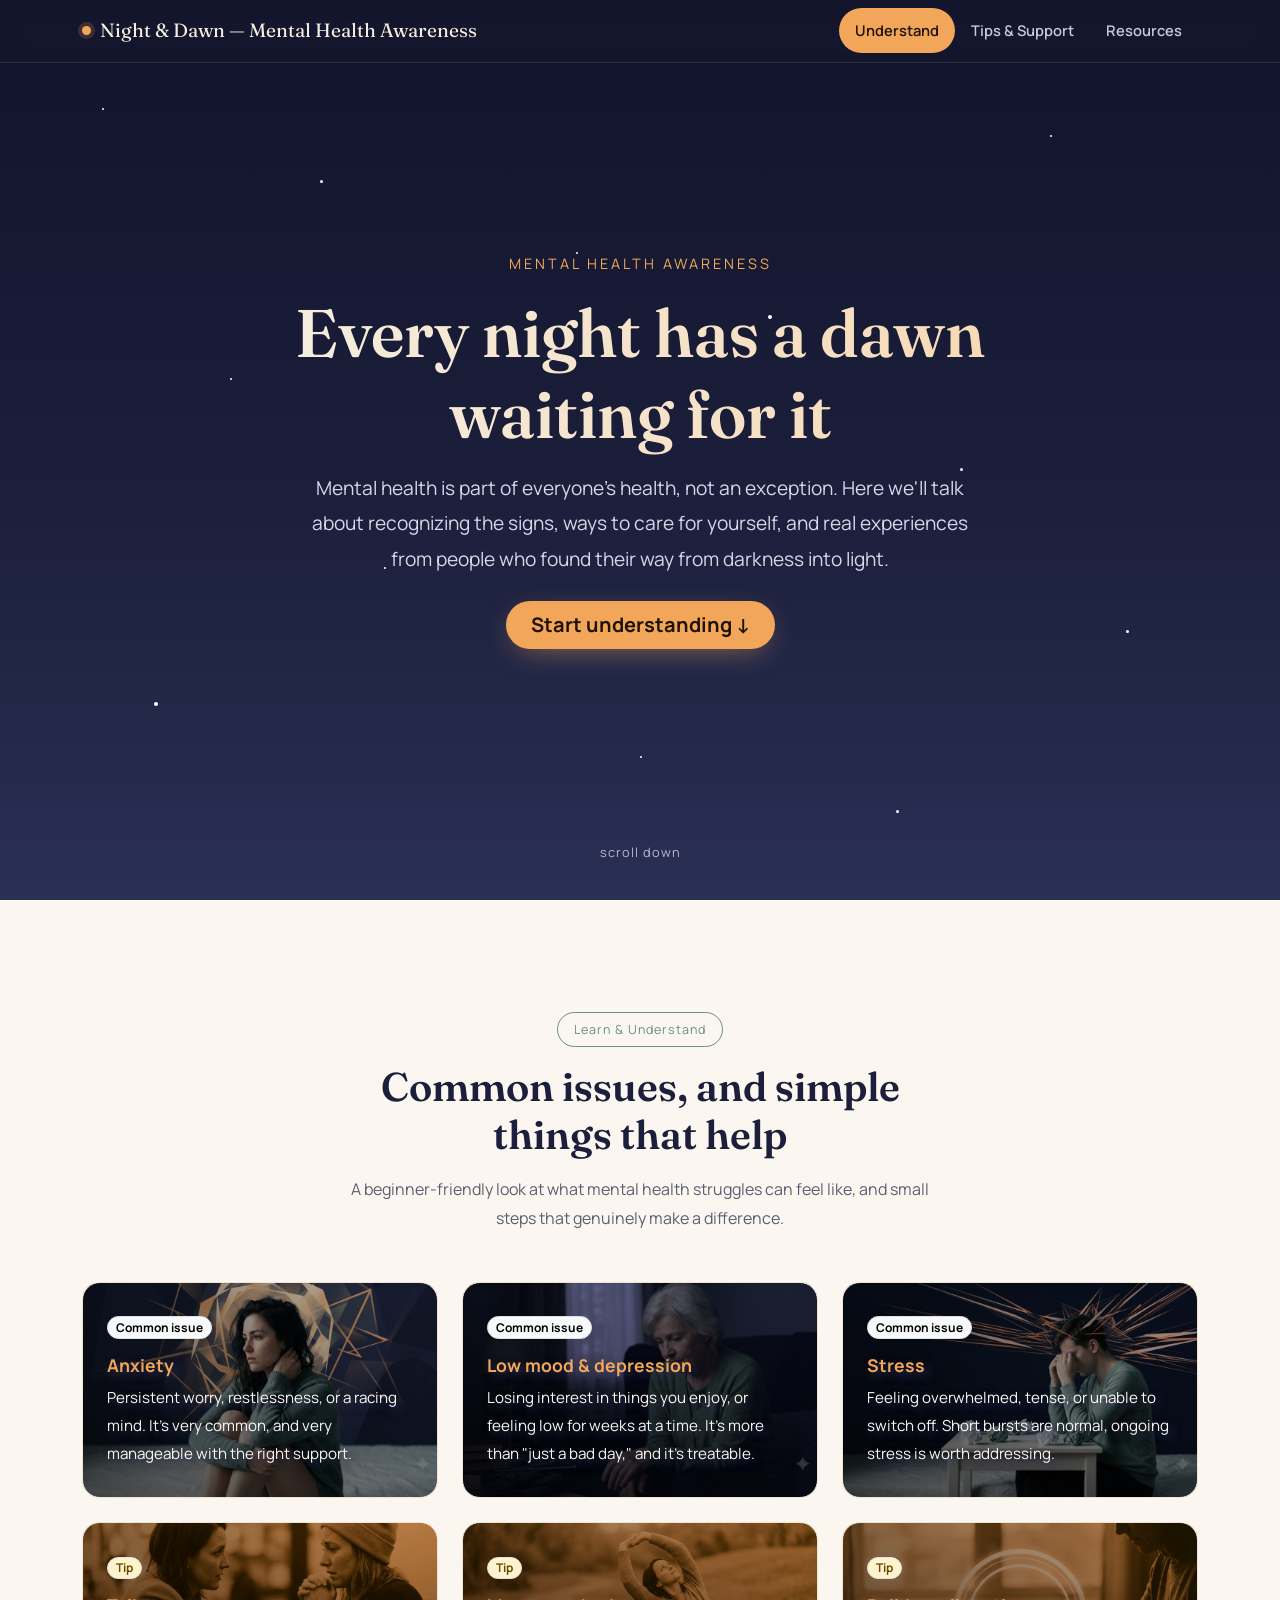
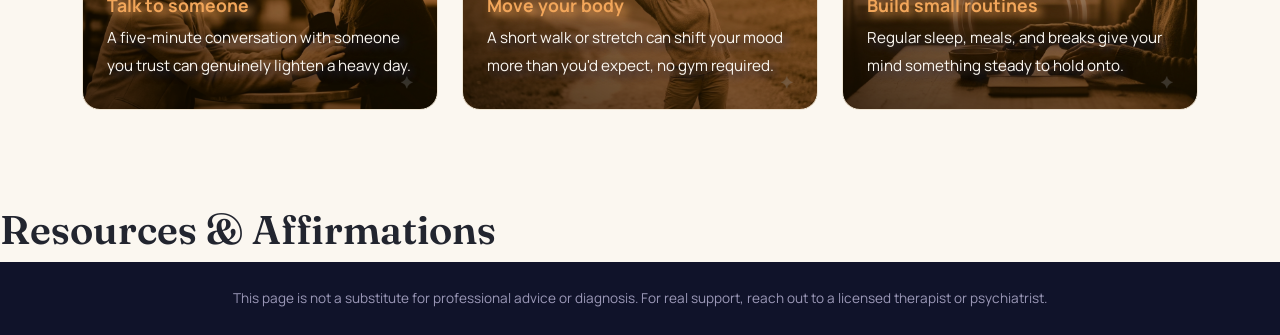
==== index.html @ d1d2dca2 "Tips and Support section html and styling" ====
<!DOCTYPE html>
<html lang="en">

<head>
    <meta charset="UTF-8">
    <meta name="viewport" content="width=device-width, initial-scale=1.0">
    <title>Mental Health Awareness — Night to Dawn</title>
    <link rel="preconnect" href="https://fonts.googleapis.com">
    <link rel="preconnect" href="https://fonts.gstatic.com" crossorigin="">
    <link href="https://fonts.googleapis.com/css2?family=Fraunces:opsz,wght@9..144,400;9..144,600&amp;family=Manrope:wght@400;500;600;700;800&amp;display=swap" rel="stylesheet">

    <!-- Bootstrap 5 -->
    <link href="https://cdn.jsdelivr.net/npm/bootstrap@5.3.3/dist/css/bootstrap.min.css" rel="stylesheet">

    <link rel="stylesheet" href="assets/css/style.css">
</head>

<body>
    <!-- ================= NAVBAR ================= -->
    <nav class="navbar navbar-expand-lg fixed-top site-navbar">
        <div class="container">
            <a class="navbar-brand" href="#hero">
                <span class="dot" aria-hidden="true"></span> Night &amp; Dawn — Mental Health Awareness
            </a>
            <button class="navbar-toggler collapsed" type="button" data-bs-toggle="collapse" data-bs-target="#mainNav" aria-controls="mainNav" aria-expanded="false" aria-label="Toggle navigation">
                <span class="navbar-toggler-icon"></span>
            </button>
            <div class="navbar-collapse collapse" id="mainNav">
                <ul class="navbar-nav ms-auto mb-2 mb-lg-0">
                    <li class="nav-item"><a class="nav-link nav-link-section active" data-section="hero" href="#hero">Understand</a></li>
                    <li class="nav-item"><a class="nav-link nav-link-section" data-section="signs" href="#signs">Tips & Support</a></li>
                    <li class="nav-item"><a class="nav-link nav-link-section" data-section="resources" href="#resources">Resources</a></li>
                </ul>
            </div>
        </div>
    </nav>

    <!-- ================= HERO ================= -->
    <section class="hero" id="hero">
        <div class="stars" aria-hidden="true">
            <span class="star"></span>
            <span class="star"></span>
            <span class="star"></span>
            <span class="star"></span>
            <span class="star"></span>
            <span class="star"></span>
            <span class="star"></span>
            <span class="star"></span>
            <span class="star"></span>
            <span class="star"></span>
            <span class="star"></span>
            <span class="star"></span>
        </div>
        <div class="container">
            <span class="eyebrow d-block mb-3">MENTAL HEALTH AWARENESS</span>
            <h1 class="mx-auto mb-3">Every night has a dawn waiting for it</h1>
            <p class="mx-auto mb-4">Mental health is part of everyone's health, not an exception. Here we'll talk about recognizing the signs, ways to care for yourself, and real experiences from
                people who found their way from darkness into light.</p>
            <a class="cta btn btn-lg px-4 py-2" href="#signs">Start understanding ↓</a>
        </div>
        <span class="scroll-hint">scroll down</span>
    </section>

    <!-- ================= TIPS & SUPPORT ================= -->
    <section class="signs" id="signs">
        <div class="container">
            <div class="section-head text-center mx-auto mb-5" style="max-width: 62ch;">
                <span class="tag mb-3 d-inline-flex">Learn &amp; Understand</span>
                <h2 class="mb-3">Common issues, and simple things that help</h2>
                <p class="mb-0">A beginner-friendly look at what mental health struggles can feel like, and small steps that genuinely make a difference.</p>
            </div>

            <div class="row g-4">
                <div class="col-12 col-sm-6 col-lg-4">
                    <div class="card-signs card-signs-background card-signs-background1">
                        <span class="badge rounded-pill text-bg-light border mb-3">Common issue</span>
                        <h3>Anxiety</h3>
                        <p>Persistent worry, restlessness, or a racing mind. It's very common, and very manageable with the right support.</p>
                    </div>
                </div>
                <div class="col-12 col-sm-6 col-lg-4">
                    <div class="card-signs card-signs-background card-signs-background2">
                        <span class="badge rounded-pill text-bg-light border mb-3">Common issue</span>
                        <h3>Low mood &amp; depression</h3>
                        <p>Losing interest in things you enjoy, or feeling low for weeks at a time. It's more than "just a bad day," and it's treatable.</p>
                    </div>
                </div>
                <div class="col-12 col-sm-6 col-lg-4">
                    <div class="card-signs card-signs-background card-signs-background3">
                        <span class="badge rounded-pill text-bg-light border mb-3">Common issue</span>
                        <h3>Stress</h3>
                        <p>Feeling overwhelmed, tense, or unable to switch off. Short bursts are normal, ongoing stress is worth addressing.</p>
                    </div>
                </div>
                <div class="col-12 col-sm-6 col-lg-4">
                    <div class="card-signs card-signs-background card-signs-background4">
                        <span class="badge rounded-pill bg-warning-subtle text-warning-emphasis border mb-3">Tip</span>
                        <h3>Talk to someone</h3>
                        <p>A five-minute conversation with someone you trust can genuinely lighten a heavy day.</p>
                    </div>
                </div>
                <div class="col-12 col-sm-6 col-lg-4">
                    <div class="card-signs card-signs-background card-signs-background5">
                        <span class="badge rounded-pill bg-warning-subtle text-warning-emphasis border mb-3">Tip</span>
                        <h3>Move your body</h3>
                        <p>A short walk or stretch can shift your mood more than you'd expect, no gym required.</p>
                    </div>
                </div>
                <div class="col-12 col-sm-6 col-lg-4">
                    <div class="card-signs card-signs-background card-signs-background6">
                        <span class="badge rounded-pill bg-warning-subtle text-warning-emphasis border mb-3">Tip</span>
                        <h3>Build small routines</h3>
                        <p>Regular sleep, meals, and breaks give your mind something steady to hold onto.</p>
                    </div>
                </div>
            </div>
        </div>
    </section>

    <!-- ================= RESOURCES & AFFIRMATIONS ================= -->
    <section class="stories" id="resources">
        <h1>Resources & Affirmations</h1>
    </section>

    <!-- ================= Footer ================= -->
    <footer class="text-center py-4 px-3">
        This page is not a substitute for professional advice or diagnosis. For real support, reach out to a licensed therapist or psychiatrist.
    </footer>

    <!-- Bootstrap 5 -->
    <script src="https://cdn.jsdelivr.net/npm/bootstrap@5.3.3/dist/js/bootstrap.bundle.min.js"></script>
</body>

</html>
---- assets/css/style.css ----
:root {
  --night: #1b1f3b;
  --night-2: #2a2f55;
  --dawn: #f2a65a;
  --dawn-soft: #f7d9b5;
  --sage: #6b9080;
  --paper: #fbf7f0;
  --ink: #22252f;
  --ink-soft: #5a5f71;
}

body {
  font-family: "Manrope", sans-serif;
  background: var(--paper);
  color: var(--ink);
  line-height: 1.85;
}

h1,
h2,
h3,
.display-font {
  font-family: "Fraunces", serif;
  font-weight: 600;
}

/* ---------------- NAVBAR ---------------- */

.site-navbar {
  background: rgba(20, 23, 46, 0.7);
  backdrop-filter: blur(10px);
  border-bottom: 1px solid rgba(244, 238, 224, 0.1);
}
.site-navbar .navbar-brand {
  font-family: "Fraunces", serif;
  font-size: 1.2rem;
  color: #f4eee0 !important;
  display: flex;
  align-items: center;
  gap: 0.55rem;
}
.site-navbar .navbar-brand .dot {
  width: 9px;
  height: 9px;
  border-radius: 50%;
  background: var(--dawn);
  box-shadow: 0 0 0 4px rgba(242, 166, 90, 0.18);
  display: inline-block;
}
.site-navbar .nav-link {
  color: #c9c6de !important;
  font-weight: 600;
  font-size: 0.92rem;
  padding: 0.55rem 1rem !important;
  border-radius: 999px;
  transition:
    background 0.25s ease,
    color 0.25s ease;
}
.site-navbar .nav-link:hover {
  color: #f4eee0 !important;
}
.site-navbar .nav-link.active {
  background: var(--dawn);
  color: #201205 !important;
}
.site-navbar .navbar-toggler {
  border-color: rgba(244, 238, 224, 0.3);
}
.site-navbar .navbar-toggler:focus {
  box-shadow: 0 0 0 0.2rem rgba(242, 166, 90, 0.4);
}

/* ---------------- Hero  ---------------- */

/* stars */
.stars {
  position: absolute;
  inset: 0;
  overflow: hidden;
  pointer-events: none;
}

.star {
  position: absolute;
  border-radius: 50%;
  background: white;
  animation-name: twinkle;
  animation-timing-function: ease-in-out;
  animation-iteration-count: infinite;
  animation-direction: alternate;
}

/* Individual stars */

.star:nth-child(1) {
  top: 12%;
  left: 8%;
  width: 2px;
  height: 2px;
  animation-duration: 1.7s;
  animation-delay: -0.2s;
}

.star:nth-child(2) {
  top: 20%;
  left: 25%;
  width: 3px;
  height: 3px;
  animation-duration: 2.4s;
  animation-delay: -1.3s;
}

.star:nth-child(3) {
  top: 15%;
  left: 82%;
  width: 2px;
  height: 2px;
  animation-duration: 1.2s;
  animation-delay: -0.8s;
}

.star:nth-child(4) {
  top: 35%;
  left: 60%;
  width: 4px;
  height: 4px;
  animation-duration: 2.8s;
  animation-delay: -2s;
}

.star:nth-child(5) {
  top: 42%;
  left: 18%;
  width: 2px;
  height: 2px;
  animation-duration: 1.9s;
  animation-delay: -0.4s;
}

.star:nth-child(6) {
  top: 52%;
  left: 75%;
  width: 3px;
  height: 3px;
  animation-duration: 2.2s;
  animation-delay: -1.1s;
}

.star:nth-child(7) {
  top: 63%;
  left: 30%;
  width: 2px;
  height: 2px;
  animation-duration: 1.5s;
  animation-delay: -0.6s;
}

.star:nth-child(8) {
  top: 70%;
  left: 88%;
  width: 3px;
  height: 3px;
  animation-duration: 2.7s;
  animation-delay: -1.7s;
}

.star:nth-child(9) {
  top: 78%;
  left: 12%;
  width: 4px;
  height: 4px;
  animation-duration: 1.8s;
  animation-delay: -0.3s;
}

.star:nth-child(10) {
  top: 84%;
  left: 50%;
  width: 2px;
  height: 2px;
  animation-duration: 2.5s;
  animation-delay: -1.4s;
}

.star:nth-child(11) {
  top: 90%;
  left: 70%;
  width: 3px;
  height: 3px;
  animation-duration: 1.3s;
  animation-delay: -0.7s;
}

.star:nth-child(12) {
  top: 28%;
  left: 45%;
  width: 2px;
  height: 2px;
  animation-duration: 2.1s;
  animation-delay: -1.9s;
}

@keyframes twinkle {
  0% {
    opacity: 0.15;
    transform: scale(0.8);
  }

  50% {
    opacity: 1;
    transform: scale(1.3);
  }

  100% {
    opacity: 0.25;
    transform: scale(1);
  }
}
/* end of stars */
.hero {
  position: relative;
  min-height: 100svh;
  display: flex;
  flex-direction: column;
  justify-content: center;
  align-items: center;
  text-align: center;
  padding: 8vh 6vw;
  background: linear-gradient(
    180deg,
    #10132a 0%,
    var(--night) 55%,
    var(--night-2) 100%
  );
  color: #f4eee0;
  overflow: hidden;
}
.eyebrow {
  font-size: 0.9rem;
  letter-spacing: 3px;
  color: var(--dawn);
  position: relative;
  z-index: 1;
}
.hero h1 {
  font-size: clamp(2.2rem, 6vw, 4.2rem);
  max-width: 18ch;
  position: relative;
  z-index: 1;
  background: linear-gradient(90deg, #f4eee0, var(--dawn-soft));
  -webkit-background-clip: text;
  background-clip: text;
  color: transparent;
}
.hero p {
  max-width: 56ch;
  font-size: clamp(1rem, 1.6vw, 1.2rem);
  color: #d9d6e8;
  position: relative;
  z-index: 1;
}
.hero .cta {
  background: var(--dawn);
  color: #201205;
  border-radius: 999px;
  font-weight: 700;
  position: relative;
  z-index: 1;
  box-shadow: 0 8px 30px -10px rgba(242, 166, 90, 0.6);
  transition: transform 0.25s ease;
}

.hero .cta:hover {
  transform: translateY(-2px);
  color: #201205;
}
.scroll-hint {
  position: absolute;
  bottom: 2.2rem;
  font-size: 0.8rem;
  color: #b9b6d0;
  letter-spacing: 1px;
  z-index: 1;
}

/* ---------------- Section head ---------------- */
.section-head .tag {
  display: inline-flex;
  align-items: center;
  font-size: 0.78rem;
  letter-spacing: 1px;
  color: var(--sage);
  border: 1px solid var(--sage);
  border-radius: 999px;
  padding: 0.3rem 1rem;
}
.section-head h2 {
  font-size: clamp(1.7rem, 4vw, 2.5rem);
  color: var(--night);
}
.section-head p {
  color: var(--ink-soft);
}

/* ---------------- TIPS & SUPPORT ---------------- */

.signs {
  background: var(--paper);
  padding: 7rem 0 6rem;
}

.card-signs {
  background: #fff;
  border: 1px solid #ede4d3;
  border-radius: 18px;
  padding: 1.8rem 1.5rem;
  height: 100%;
  transition:
    transform 0.25s ease,
    box-shadow 0.25s ease;
}

.card-signs-background {
  background-size: cover;
  background-position: center;
}

.card-signs-background1 {
  background-image:
    linear-gradient(to top right, rgba(0, 0, 0, 0.7), rgba(0, 0, 0, 0.2)),
    url(/assets/images/anxiety.png);
}
.card-signs-background2 {
  background-image:
    linear-gradient(to top right, rgba(0, 0, 0, 0.7), rgba(0, 0, 0, 0.2)),
    url(/assets/images/low-mood.png);
}
.card-signs-background3 {
  background-image:
    linear-gradient(to top right, rgba(0, 0, 0, 0.7), rgba(0, 0, 0, 0.2)),
    url(/assets/images/stress.png);
}
.card-signs-background4 {
  background-image:
    linear-gradient(to top right, rgba(0, 0, 0, 0.7), rgba(0, 0, 0, 0.2)),
    url(/assets/images/talk-to-someone.png);
}
.card-signs-background5 {
  background-image:
    linear-gradient(to top right, rgba(0, 0, 0, 0.7), rgba(0, 0, 0, 0.2)),
    url(/assets/images/move-your-body.png);
}
.card-signs-background6 {
  background-image:
    linear-gradient(to top right, rgba(0, 0, 0, 0.7), rgba(0, 0, 0, 0.2)),
    url(/assets/images/build-small-routines.png);
}

.card-signs:hover {
  transform: translateY(-4px);
  box-shadow: 0 20px 40px -24px rgba(27, 31, 59, 0.25);
}
.card-signs .icon {
  font-size: 1.5rem;
  display: inline-flex;
  width: 46px;
  height: 46px;
  align-items: center;
  justify-content: center;
  background: var(--dawn-soft);
  border-radius: 12px;
}
.card-signs-background1 h3,
.card-signs-background2 h3,
.card-signs-background3 h3 {
  font-size: 1.1rem;
  color: var(--dawn);
  font-family: "Manrope", sans-serif;
  font-weight: 700;
  text-shadow: 4px 4px 8px var(--night-2);
}

.card-signs-background4 h3,
.card-signs-background5 h3,
.card-signs-background6 h3 {
  font-size: 1.1rem;
  color: var(--dawn);
  font-family: "Manrope", sans-serif;
  font-weight: 700;
  text-shadow: 4px 4px 8px var(--dawn);
}
.card-signs p {
  color: var(--paper);
  font-size: 0.95rem;
  margin-bottom: 0;
  text-shadow: 4px 4px 8px var(--night-2);
}

/* ---------------- Footer ---------------- */

footer {
  background: #10132a;
  color: #9c99b8;
  font-size: 0.85rem;
}
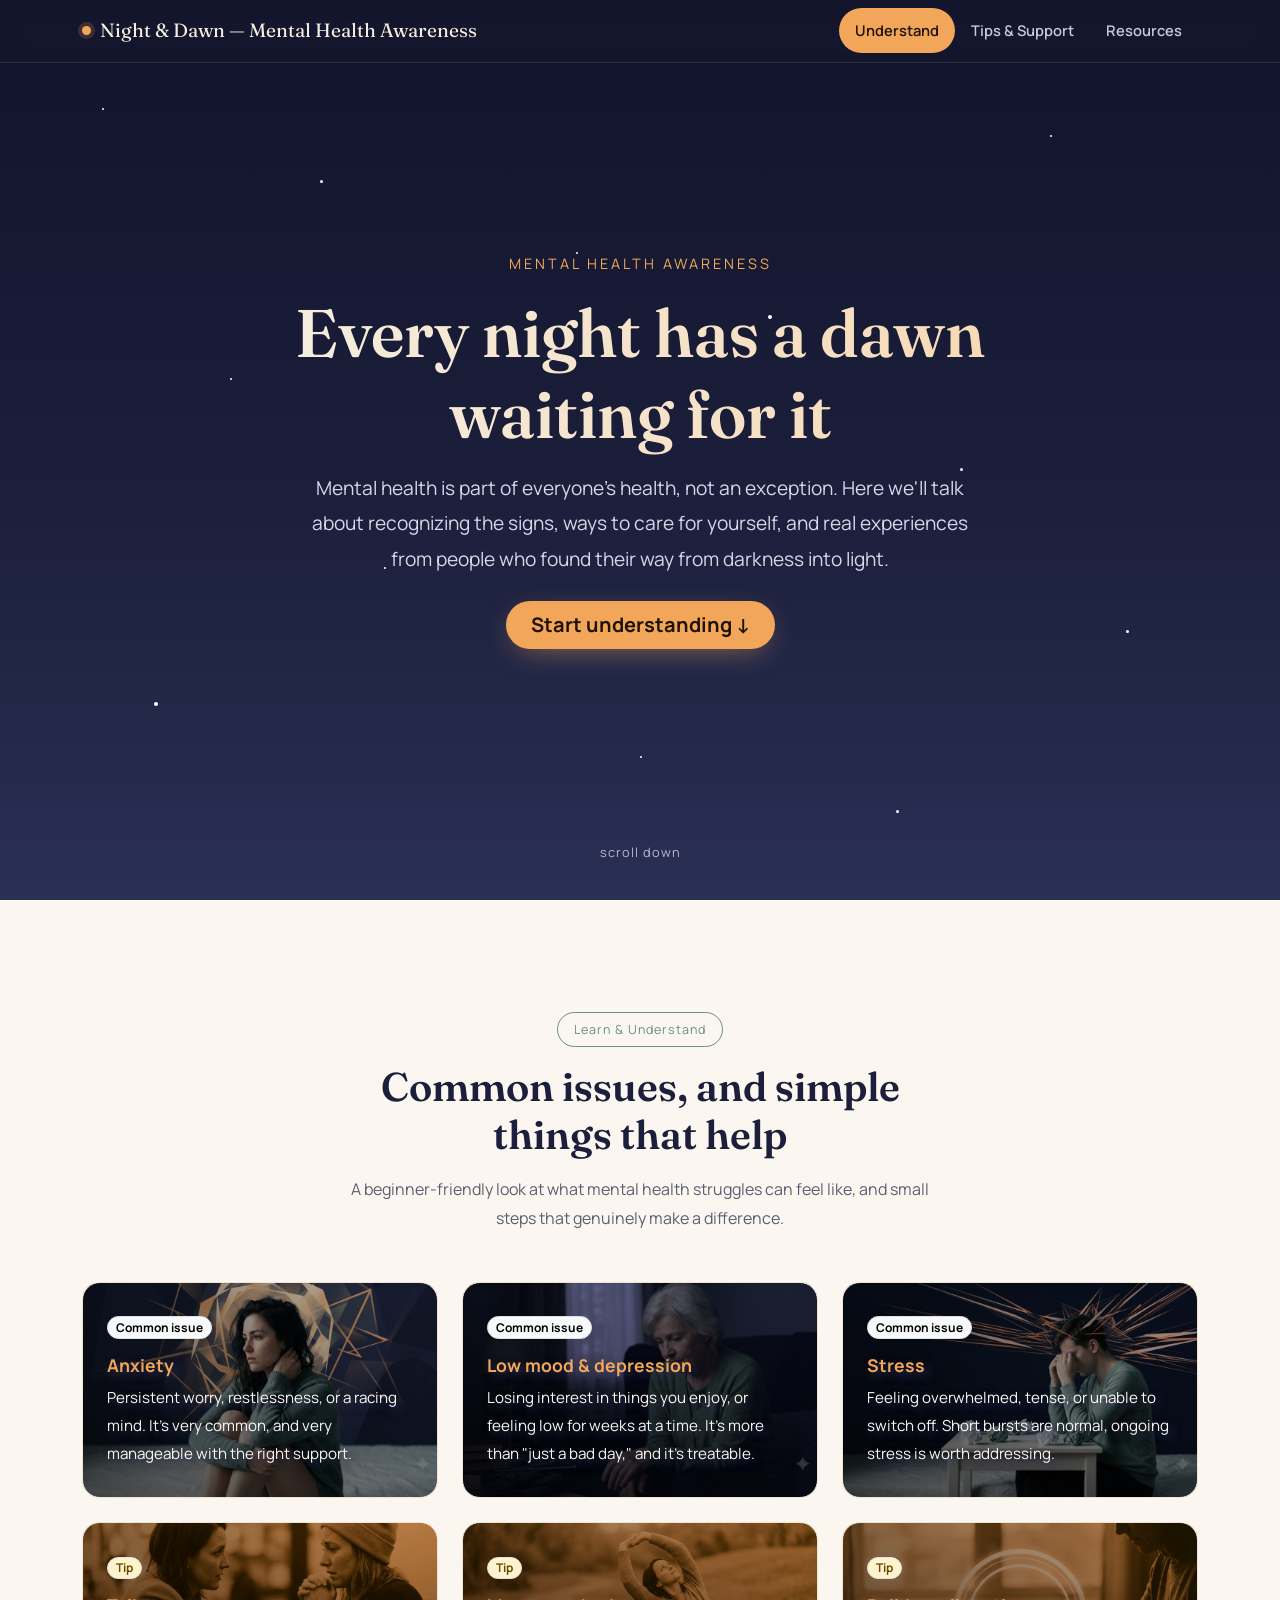
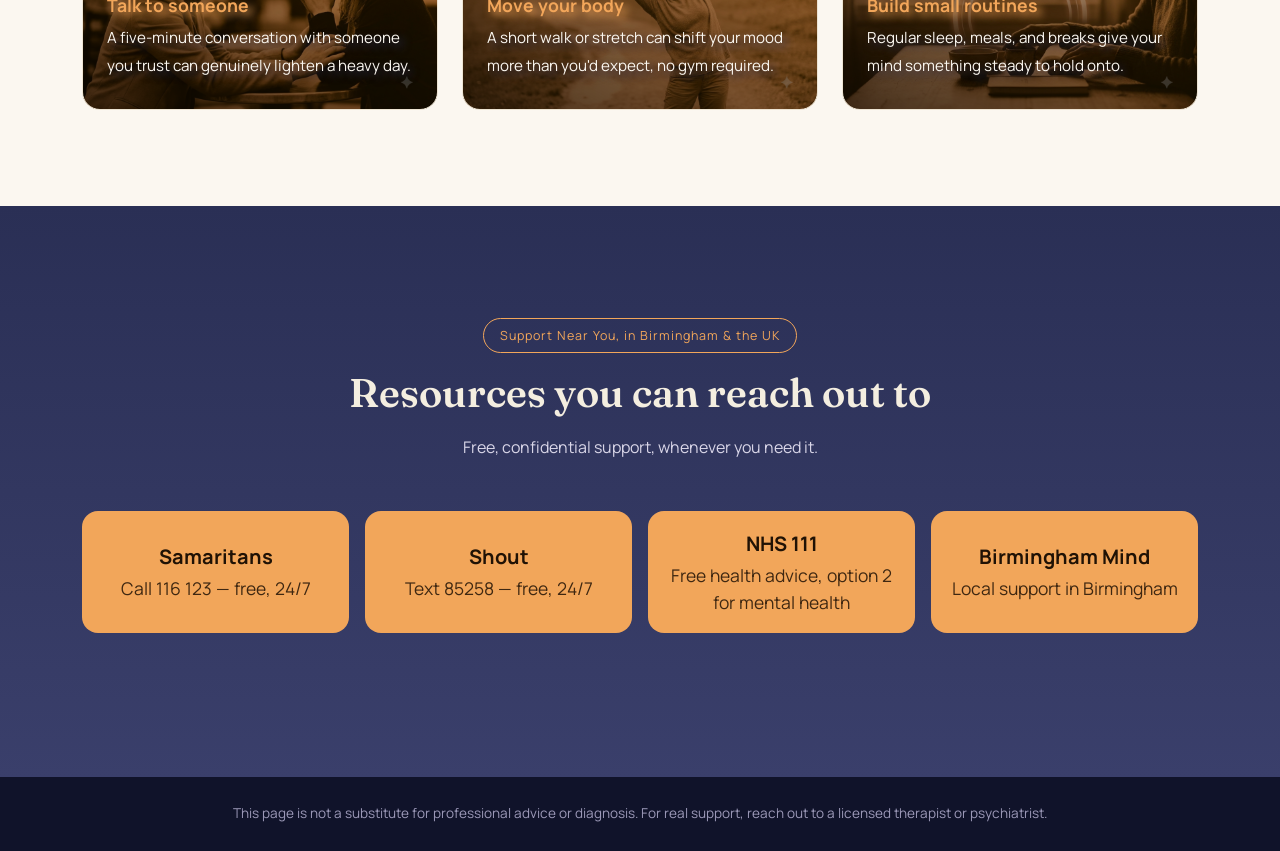
==== commit 3383d32e: "Resources section and styling" ====
--- a/index.html
+++ b/index.html
@@ -118,8 +118,41 @@
     </section>
 
     <!-- ================= RESOURCES & AFFIRMATIONS ================= -->
-    <section class="stories" id="resources">
-        <h1>Resources & Affirmations</h1>
+    <section class="resources" id="resources">
+        <div class="container">
+            <div class="section-head text-center mx-auto mb-5" style="max-width: 62ch;">
+                <span class="tag mb-3 d-inline-flex">Support Near You, in Birmingham &amp; the UK</span>
+                <h2 class="mb-3">Resources you can reach out to</h2>
+                <p class="mb-0">Free, confidential support, whenever you need it.</p>
+            </div>
+
+            <div class="row row-cols-1 row-cols-sm-2 row-cols-lg-4 g-3 mb-5">
+                <div class="col">
+                    <a class="btn btn-lg w-100 h-100 resource-btn" href="https://www.samaritans.org" target="_blank" rel="noopener">
+                        <span class="d-block fw-bold">Samaritans</span>
+                        <span class="d-block small">Call 116 123 — free, 24/7</span>
+                    </a>
+                </div>
+                <div class="col">
+                    <a class="btn btn-lg w-100 h-100 resource-btn" href="https://giveusashout.org" target="_blank" rel="noopener">
+                        <span class="d-block fw-bold">Shout</span>
+                        <span class="d-block small">Text 85258 — free, 24/7</span>
+                    </a>
+                </div>
+                <div class="col">
+                    <a class="btn btn-lg w-100 h-100 resource-btn" href="https://www.nhs.uk/nhs-services/urgent-and-emergency-care-services/when-to-use-111/" target="_blank" rel="noopener">
+                        <span class="d-block fw-bold">NHS 111</span>
+                        <span class="d-block small">Free health advice, option 2 for mental health</span>
+                    </a>
+                </div>
+                <div class="col">
+                    <a class="btn btn-lg w-100 h-100 resource-btn" href="https://birminghammind.org" target="_blank" rel="noopener">
+                        <span class="d-block fw-bold">Birmingham Mind</span>
+                        <span class="d-block small">Local support in Birmingham</span>
+                    </a>
+                </div>
+            </div>
+
     </section>
 
     <!-- ================= Footer ================= -->
--- a/assets/css/style.css
+++ b/assets/css/style.css
@@ -397,6 +397,32 @@
   text-shadow: 4px 4px 8px var(--night-2);
 }
 
+/* ---------------- RESOURCES ---------------- */
+ .resources{
+    background: linear-gradient(180deg, var(--night-2) 0%, #3A3F6B 100%);
+    padding: 7rem 0 6rem; color: #F4EEE0;
+  }
+  .resources .section-head h2{ color: #F4EEE0; }
+  .resources .section-head .tag{ color: var(--dawn); border-color: var(--dawn); }
+  .resources .section-head p{ color: #D9D6E8; }
+
+  .resource-btn{
+    background: var(--dawn);
+    color: #201205 !important;
+    border-radius: 16px;
+    padding: 1.1rem 1rem;
+    text-decoration: none;
+    display: flex;
+    flex-direction: column;
+    justify-content: center;
+    align-items: center;
+    gap: .2rem;
+    text-align: center;
+    transition: transform .2s ease, background .2s ease;
+  }
+  .resource-btn:hover{ background: var(--dawn-soft); transform: translateY(-3px); }
+  .resource-btn .small{ opacity: .85; }
+
 /* ---------------- Footer ---------------- */
 
 footer {
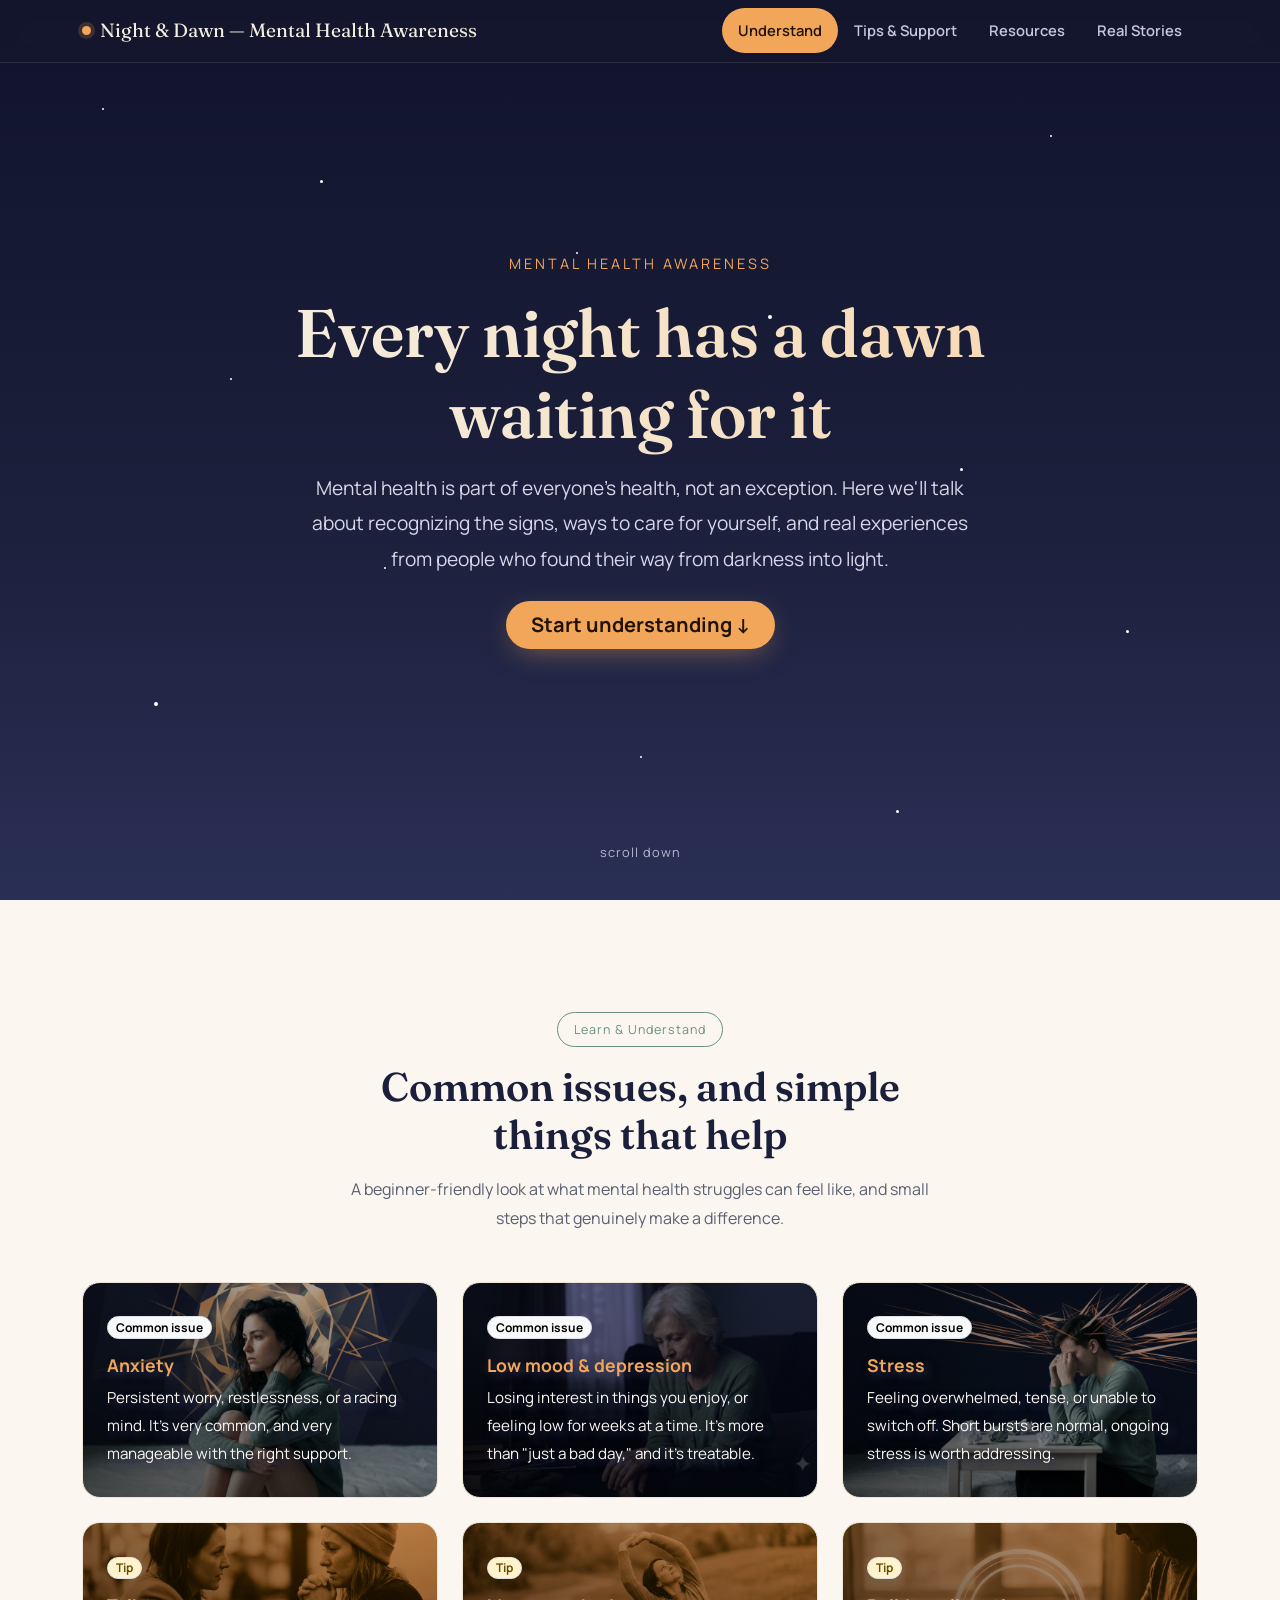
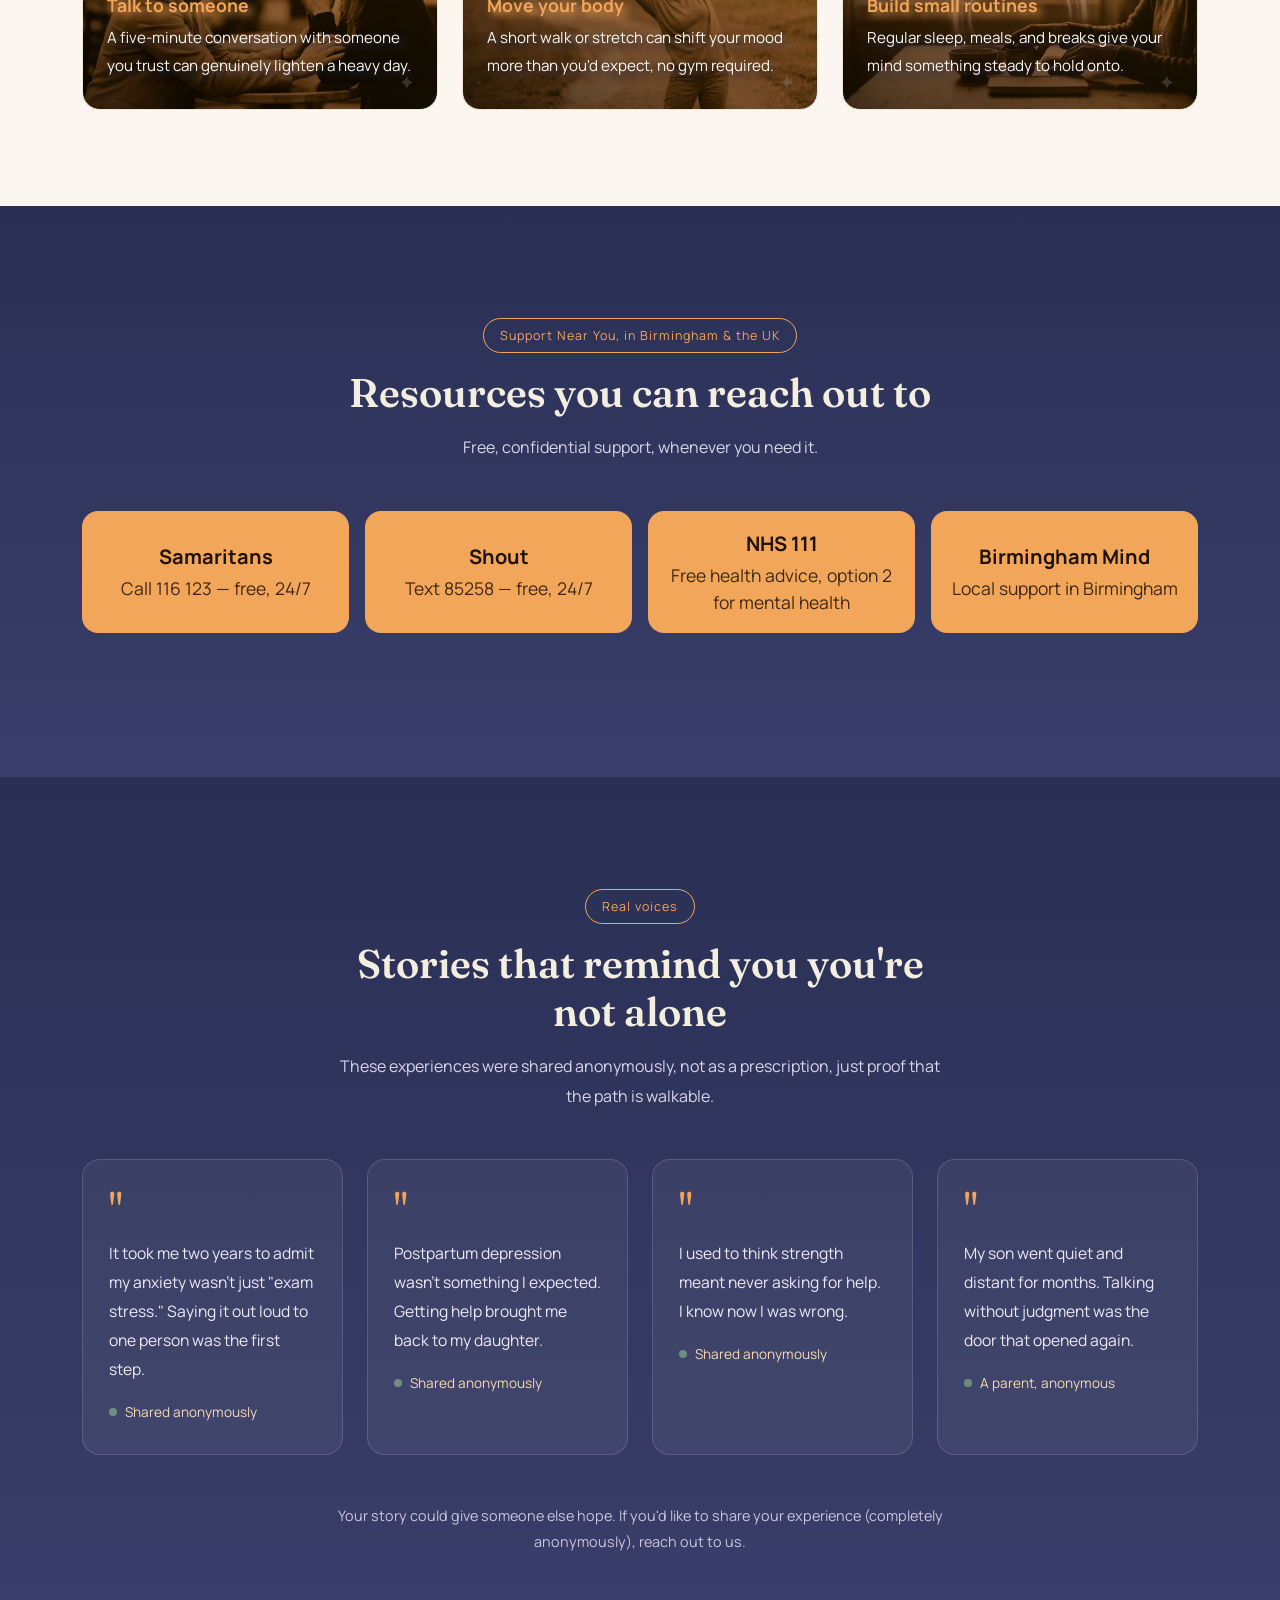
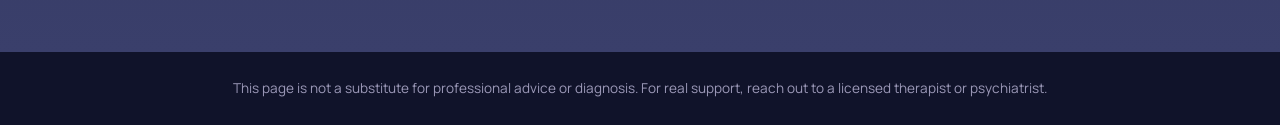
==== commit f9a79423: "stories section" ====
--- a/index.html
+++ b/index.html
@@ -30,6 +30,7 @@
                     <li class="nav-item"><a class="nav-link nav-link-section active" data-section="hero" href="#hero">Understand</a></li>
                     <li class="nav-item"><a class="nav-link nav-link-section" data-section="signs" href="#signs">Tips & Support</a></li>
                     <li class="nav-item"><a class="nav-link nav-link-section" data-section="resources" href="#resources">Resources</a></li>
+                    <li class="nav-item"><a class="nav-link nav-link-section" data-section="stories" href="#stories">Real Stories</a></li>
                 </ul>
             </div>
         </div>
@@ -152,7 +153,50 @@
                     </a>
                 </div>
             </div>
-
+    </section>
+
+    <section class="stories" id="stories">
+        <div class="container">
+            <div class="section-head text-center mx-auto mb-5" style="max-width: 62ch;">
+                <span class="tag mb-3 d-inline-flex">Real voices</span>
+                <h2 class="mb-3">Stories that remind you you're not alone</h2>
+                <p class="mb-0">These experiences were shared anonymously, not as a prescription, just proof that the path is walkable.</p>
+            </div>
+
+            <div class="row g-4">
+                <div class="col-12 col-md-6 col-lg-3">
+                    <div class="card-story">
+                        <span class="quote-mark mb-2">"</span>
+                        <p class="quote">It took me two years to admit my anxiety wasn't just "exam stress." Saying it out loud to one person was the first step.</p>
+                        <p class="who">Shared anonymously</p>
+                    </div>
+                </div>
+                <div class="col-12 col-md-6 col-lg-3">
+                    <div class="card-story">
+                        <span class="quote-mark mb-2">"</span>
+                        <p class="quote">Postpartum depression wasn't something I expected. Getting help brought me back to my daughter.</p>
+                        <p class="who">Shared anonymously</p>
+                    </div>
+                </div>
+                <div class="col-12 col-md-6 col-lg-3">
+                    <div class="card-story">
+                        <span class="quote-mark mb-2">"</span>
+                        <p class="quote">I used to think strength meant never asking for help. I know now I was wrong.</p>
+                        <p class="who">Shared anonymously</p>
+                    </div>
+                </div>
+                <div class="col-12 col-md-6 col-lg-3">
+                    <div class="card-story">
+                        <span class="quote-mark mb-2">"</span>
+                        <p class="quote">My son went quiet and distant for months. Talking without judgment was the door that opened again.</p>
+                        <p class="who">A parent, anonymous</p>
+                    </div>
+                </div>
+            </div>
+
+            <p class="share-note text-center mx-auto mt-5 mb-0" style="max-width: 640px;">Your story could give someone else hope. If you'd like to share your experience (completely anonymously),
+                reach out to us.</p>
+        </div>
     </section>
 
     <!-- ================= Footer ================= -->
--- a/assets/css/style.css
+++ b/assets/css/style.css
@@ -398,31 +398,103 @@
 }
 
 /* ---------------- RESOURCES ---------------- */
- .resources{
-    background: linear-gradient(180deg, var(--night-2) 0%, #3A3F6B 100%);
-    padding: 7rem 0 6rem; color: #F4EEE0;
-  }
-  .resources .section-head h2{ color: #F4EEE0; }
-  .resources .section-head .tag{ color: var(--dawn); border-color: var(--dawn); }
-  .resources .section-head p{ color: #D9D6E8; }
-
-  .resource-btn{
-    background: var(--dawn);
-    color: #201205 !important;
-    border-radius: 16px;
-    padding: 1.1rem 1rem;
-    text-decoration: none;
-    display: flex;
-    flex-direction: column;
-    justify-content: center;
-    align-items: center;
-    gap: .2rem;
-    text-align: center;
-    transition: transform .2s ease, background .2s ease;
-  }
-  .resource-btn:hover{ background: var(--dawn-soft); transform: translateY(-3px); }
-  .resource-btn .small{ opacity: .85; }
-
+.resources {
+  background: linear-gradient(180deg, var(--night-2) 0%, #3a3f6b 100%);
+  padding: 7rem 0 6rem;
+  color: #f4eee0;
+}
+.resources .section-head h2 {
+  color: #f4eee0;
+}
+.resources .section-head .tag {
+  color: var(--dawn);
+  border-color: var(--dawn);
+}
+.resources .section-head p {
+  color: #d9d6e8;
+}
+
+.resource-btn {
+  background: var(--dawn);
+  color: #201205 !important;
+  border-radius: 16px;
+  padding: 1.1rem 1rem;
+  text-decoration: none;
+  display: flex;
+  flex-direction: column;
+  justify-content: center;
+  align-items: center;
+  gap: 0.2rem;
+  text-align: center;
+  transition:
+    transform 0.2s ease,
+    background 0.2s ease;
+}
+.resource-btn:hover {
+  background: var(--dawn-soft);
+  transform: translateY(-3px);
+}
+.resource-btn .small {
+  opacity: 0.85;
+}
+
+/* ---------------- Stories ----------------*/
+.stories {
+  background: linear-gradient(180deg, var(--night-2) 0%, #3a3f6b 100%);
+  padding: 7rem 0 6rem;
+  color: #f4eee0;
+}
+.stories .section-head h2 {
+  color: #f4eee0;
+}
+.stories .section-head .tag {
+  color: var(--dawn);
+  border-color: var(--dawn);
+}
+.stories .section-head p {
+  color: #d9d6e8;
+}
+
+.card-story {
+  background: rgba(255, 255, 255, 0.05);
+  border: 1px solid rgba(244, 238, 224, 0.15);
+  border-radius: 18px;
+  padding: 1.8rem 1.6rem;
+  height: 100%;
+}
+.card-story .quote-mark {
+  font-family: "Fraunces", serif;
+  font-size: 2.6rem;
+  color: var(--dawn);
+  line-height: 1;
+  display: block;
+}
+.card-story p.quote {
+  font-size: 0.98rem;
+  color: #edeaf6;
+}
+.card-story .who {
+  font-size: 0.85rem;
+  color: var(--dawn-soft);
+  display: flex;
+  align-items: center;
+  gap: 0.5rem;
+  margin-top: 1rem;
+  margin-bottom: 0;
+}
+.card-story .who::before {
+  content: "";
+  width: 8px;
+  height: 8px;
+  border-radius: 50%;
+  background: var(--sage);
+  display: inline-block;
+}
+
+.share-note {
+  color: #c9c6de;
+  font-size: 0.9rem;
+}
 /* ---------------- Footer ---------------- */
 
 footer {
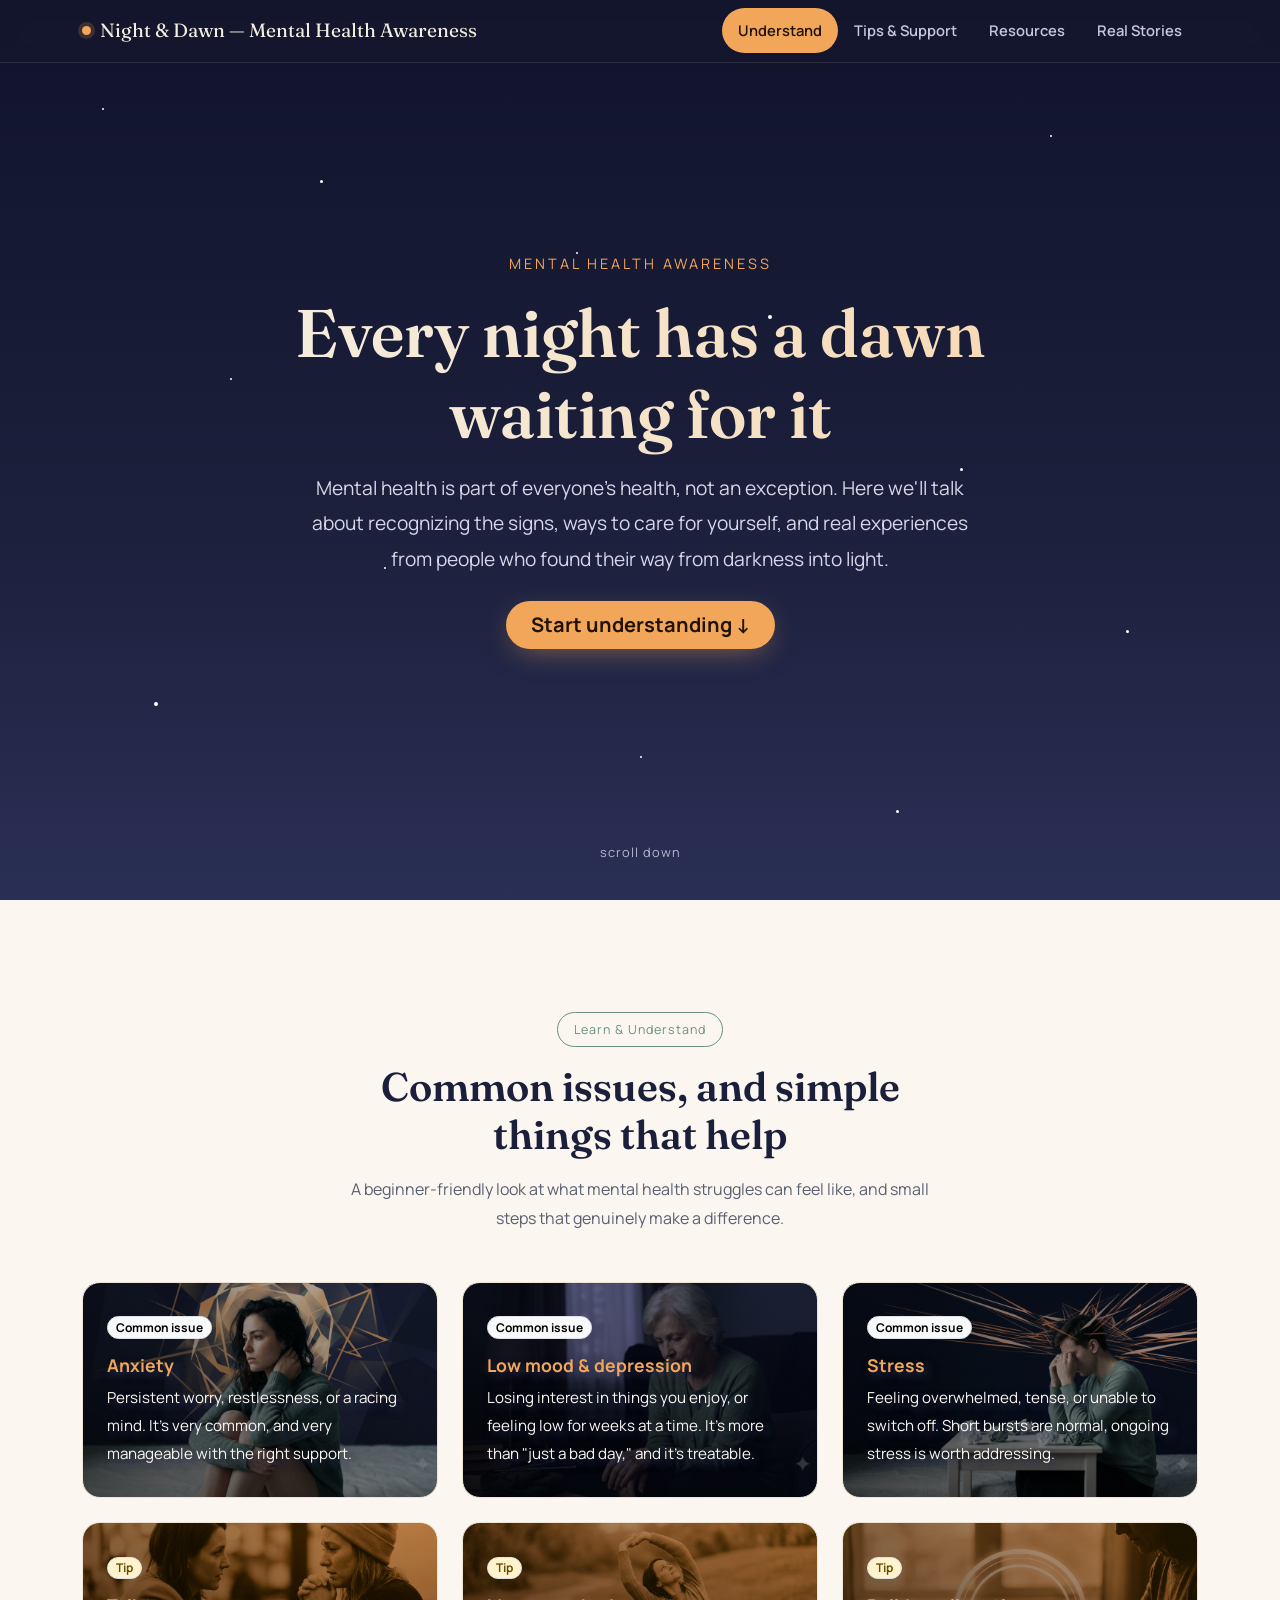
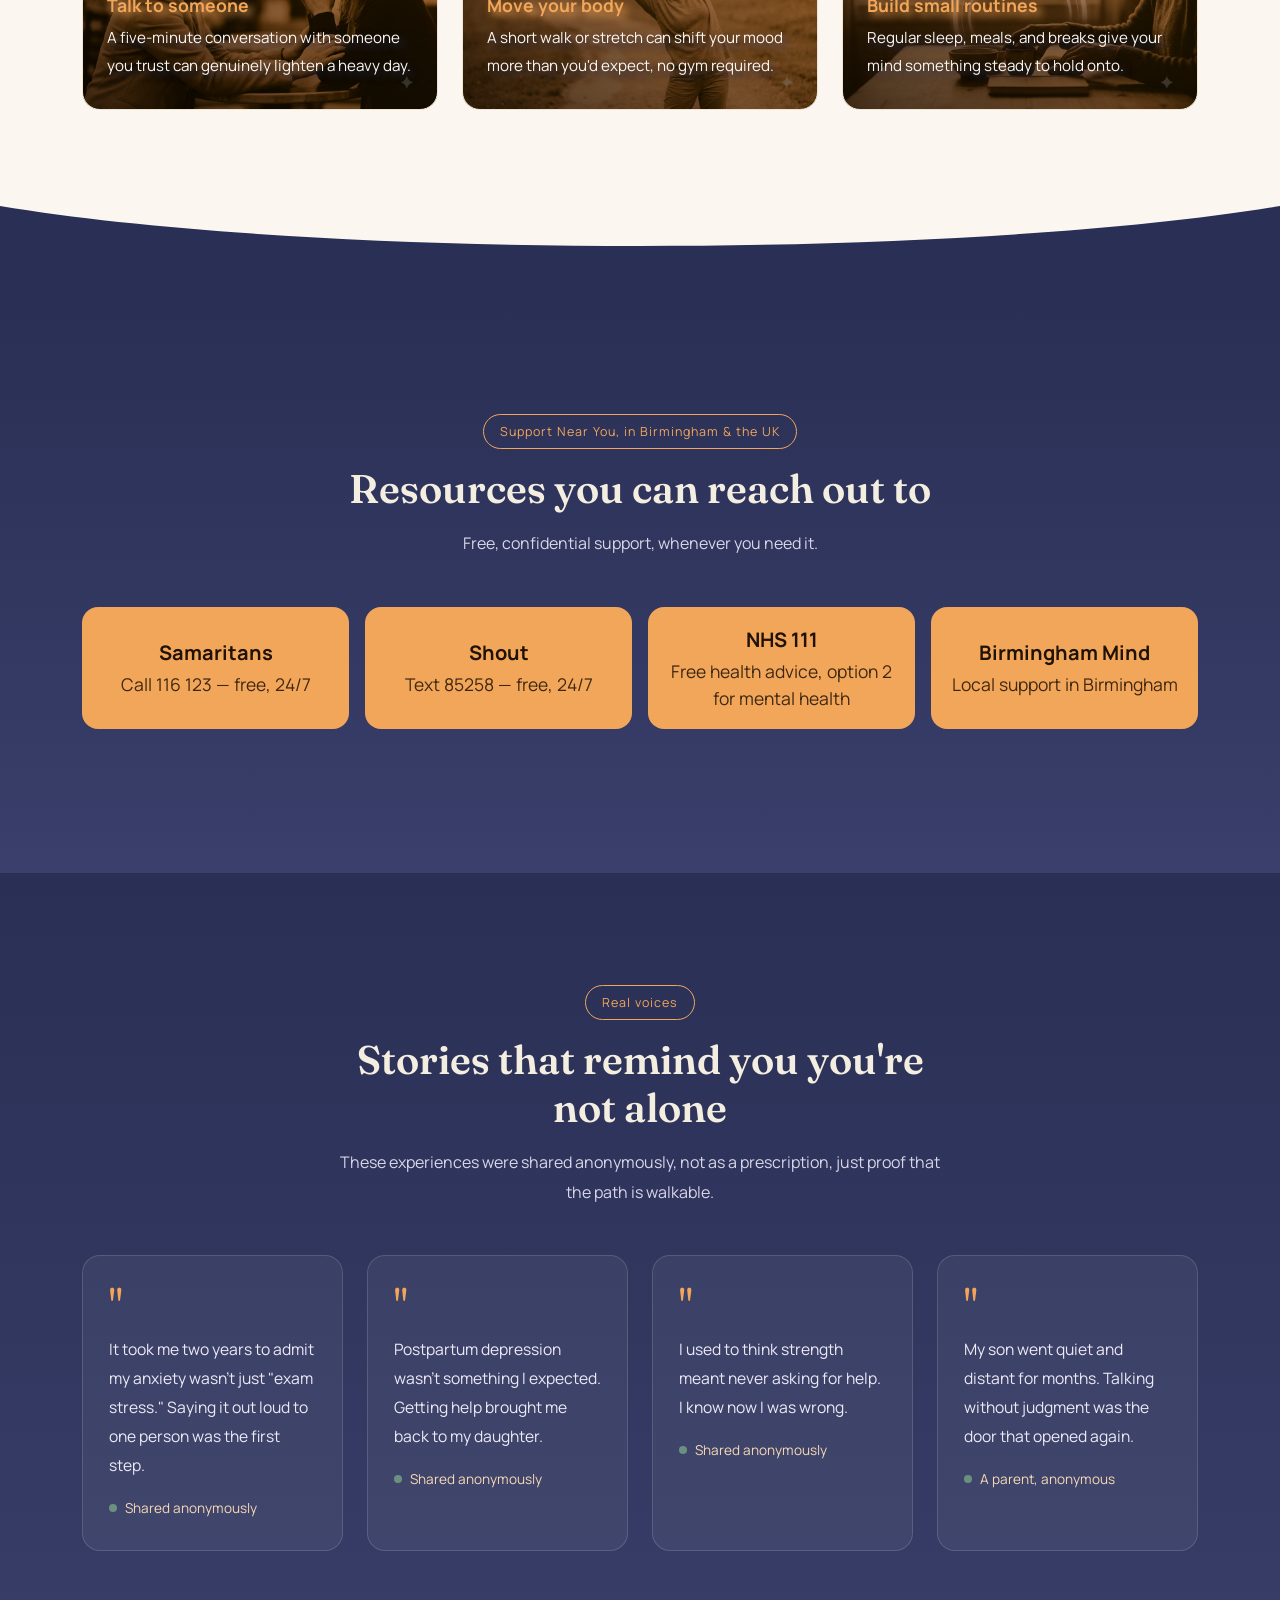
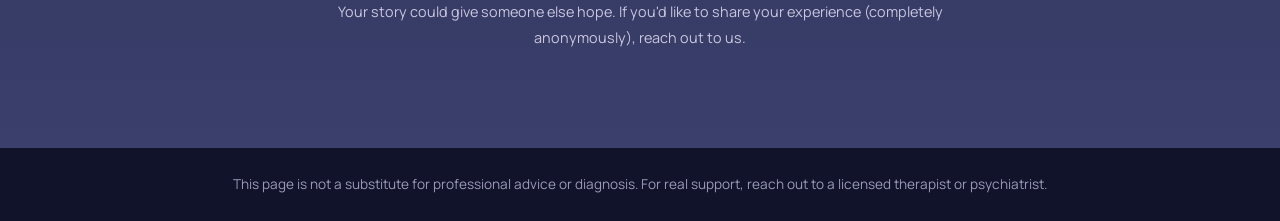
==== commit 5313687a: "horizon divider" ====
--- a/index.html
+++ b/index.html
@@ -118,7 +118,14 @@
         </div>
     </section>
 
-    <!-- ================= RESOURCES & AFFIRMATIONS ================= -->
+    <div class="horizon" aria-hidden="true" style="transform: scaleY(-1);">
+        <svg viewBox="0 0 1200 90" preserveAspectRatio="none">
+            <path d="M0,90 C300,10 900,10 1200,90 L1200,0 L0,0 Z" fill="#FBF7F0"></path>
+            <path d="M0,90 C300,40 900,40 1200,90 L1200,0 L0,0 Z" fill="#2A2F55"></path>
+        </svg>
+    </div>
+
+    <!-- ================= RESOURCES ================= -->
     <section class="resources" id="resources">
         <div class="container">
             <div class="section-head text-center mx-auto mb-5" style="max-width: 62ch;">
